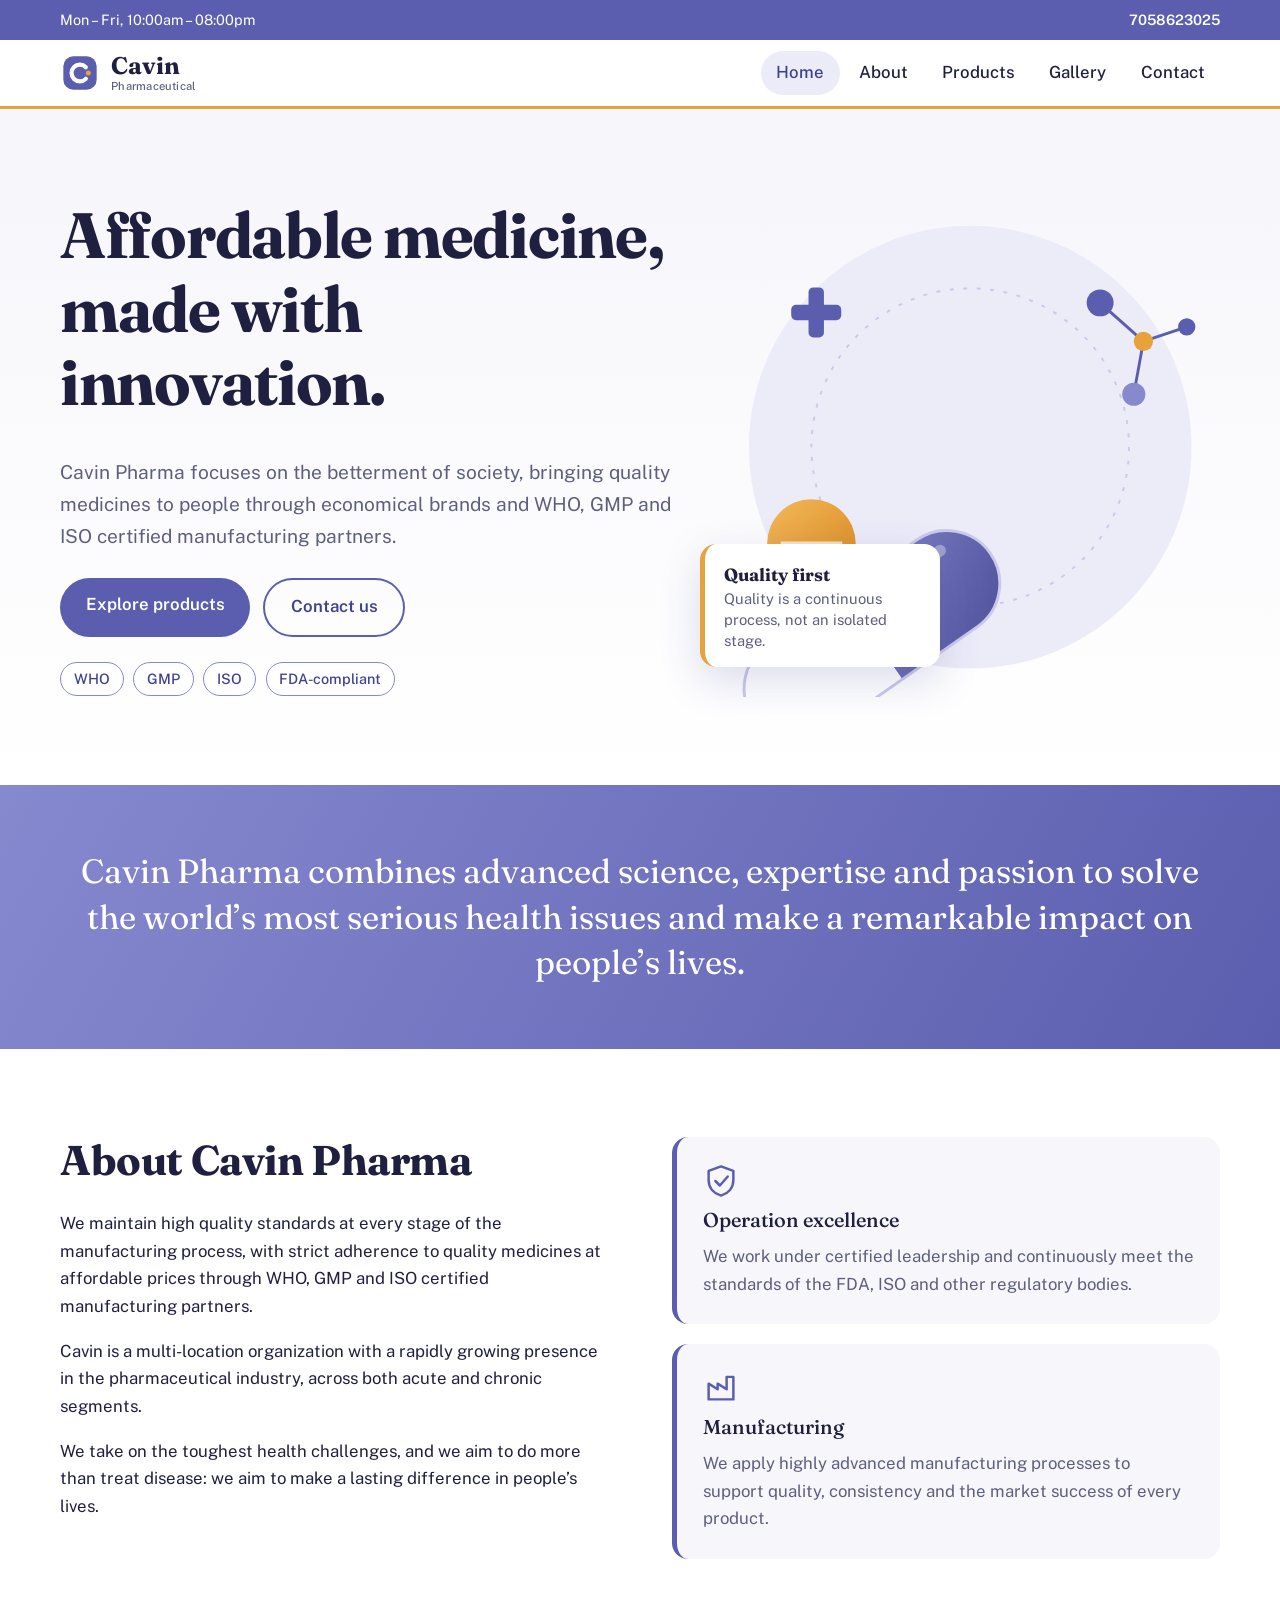
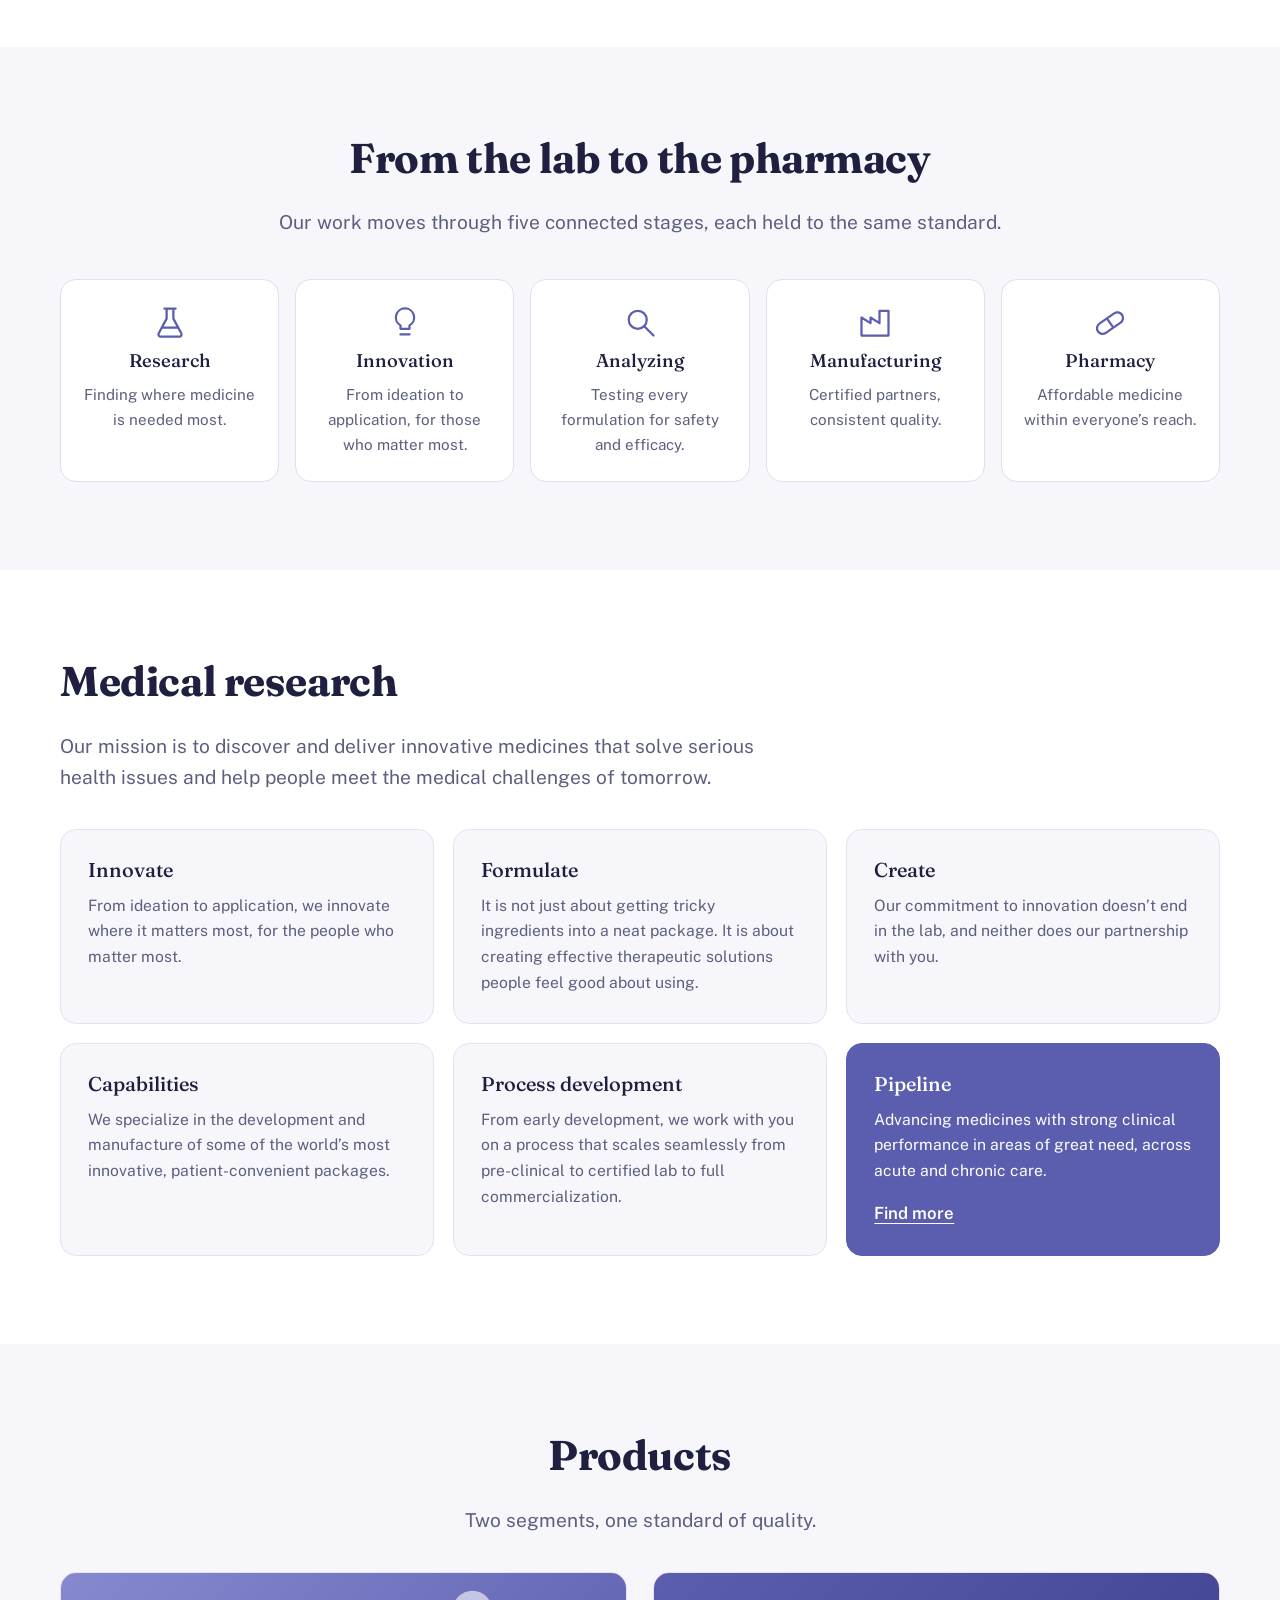
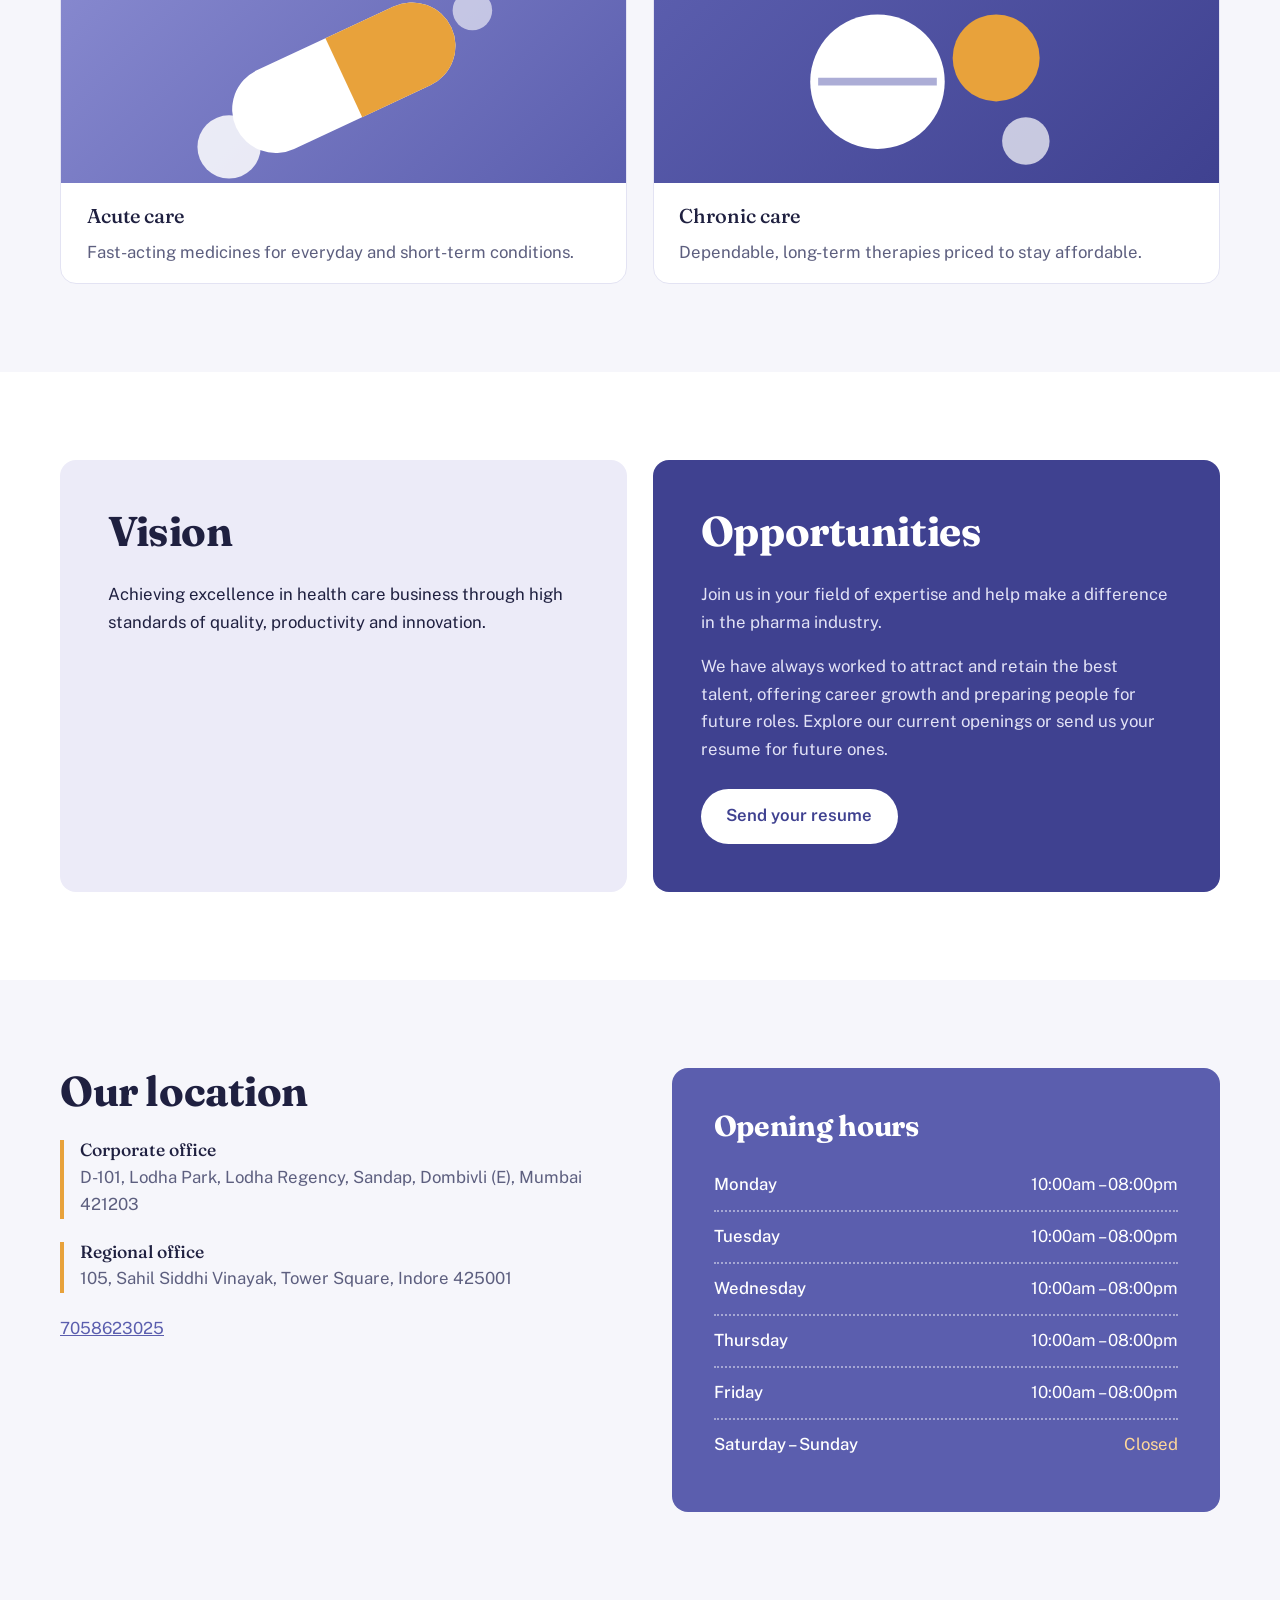
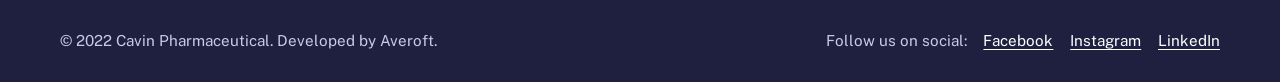
==== index.html @ d0450927 "Initial commit" ====
<!DOCTYPE html>
<html lang="en">
<head>
  <meta charset="UTF-8">
  <meta name="viewport" content="width=device-width, initial-scale=1">
  <title>Cavin Pharmaceutical | Affordable Medicine With Innovation</title>
  <meta name="description" content="Cavin Pharma Pvt. Ltd. delivers quality medicines at affordable prices through WHO, GMP and ISO certified manufacturing partners.">
  <link rel="preconnect" href="https://fonts.googleapis.com">
  <link rel="preconnect" href="https://fonts.gstatic.com" crossorigin>
  <link href="https://fonts.googleapis.com/css2?family=Fraunces:opsz,wght@9..144,500;9..144,700&family=Public+Sans:wght@400;500;600&display=swap" rel="stylesheet">
  <link rel="stylesheet" href="style.css">
</head>
<body>

  <div class="topbar">
    <div class="wrap topbar-in">
      <span>Mon – Fri, 10:00am – 08:00pm</span>
      <a href="tel:7058623025">7058623025</a>
    </div>
  </div>

  <header class="header">
    <div class="wrap header-in">
      <a class="brand" href="index.html" aria-label="Cavin Pharmaceutical home">
        <svg viewBox="0 0 48 48" width="40" height="40" aria-hidden="true">
          <rect x="4" y="4" width="40" height="40" rx="12" fill="#5b5eae"/>
          <path d="M31 17a10 10 0 1 0 0 14" fill="none" stroke="#fff" stroke-width="5" stroke-linecap="round"/>
          <circle cx="34" cy="24" r="3" fill="#e8a23b"/>
        </svg>
        <span>Cavin<small>Pharmaceutical</small></span>
      </a>
      <button class="menu-btn" aria-label="Toggle menu" aria-expanded="false" aria-controls="nav">
        <span></span><span></span><span></span>
      </button>
      <nav id="nav" class="nav">
        <a href="index.html" class="active">Home</a>
        <a href="#about">About</a>
        <a href="#products">Products</a>
        <a href="#gallery">Gallery</a>
        <a href="#contact">Contact</a>
      </nav>
    </div>
  </header>

  <main>
    <!-- HERO -->
    <section class="hero">
      <div class="wrap hero-in">
        <div class="hero-copy">
          <h1>Affordable medicine, made with innovation.</h1>
          <p>Cavin Pharma focuses on the betterment of society, bringing quality medicines to people through economical brands and WHO, GMP and ISO certified manufacturing partners.</p>
          <div class="btns">
            <a class="btn primary" href="#products">Explore products</a>
            <a class="btn ghost" href="#contact">Contact us</a>
          </div>
          <ul class="certs" aria-label="Certifications">
            <li>WHO</li><li>GMP</li><li>ISO</li><li>FDA-compliant</li>
          </ul>
        </div>

        <div class="hero-art" aria-hidden="true">
          <svg viewBox="0 0 520 520" role="img">
            <defs>
              <linearGradient id="g1" x1="0" y1="0" x2="1" y2="1">
                <stop offset="0" stop-color="#8789cf"/><stop offset="1" stop-color="#4d4f99"/>
              </linearGradient>
              <linearGradient id="g2" x1="0" y1="0" x2="1" y2="1">
                <stop offset="0" stop-color="#f3b95a"/><stop offset="1" stop-color="#d8861f"/>
              </linearGradient>
            </defs>
            <circle cx="260" cy="260" r="230" fill="#ecebf8"/>
            <circle cx="260" cy="260" r="165" fill="none" stroke="#c9c9ea" stroke-width="2" stroke-dasharray="4 10"/>
            <!-- big capsule -->
            <g class="capsule" transform="rotate(-35 260 260)">
              <rect x="110" y="205" width="300" height="110" rx="55" fill="#fff"/>
              <path d="M260 205h95a55 55 0 0 1 0 110h-95z" fill="url(#g1)"/>
              <path d="M165 205a55 55 0 0 0 0 110h95V205z" fill="#fff"/>
              <rect x="110" y="205" width="300" height="110" rx="55" fill="none" stroke="#c9c9ea" stroke-width="3"/>
              <rect x="150" y="222" width="90" height="12" rx="6" fill="#ffffff" opacity=".9"/>
              <rect x="285" y="222" width="90" height="12" rx="6" fill="#fff" opacity=".35"/>
            </g>
            <!-- tablet -->
            <g transform="translate(95 360)">
              <circle r="46" fill="url(#g2)"/>
              <path d="M-32 0h64" stroke="#fff" stroke-width="4" opacity=".7"/>
            </g>
            <!-- molecule -->
            <g stroke="#5b5eae" stroke-width="3" stroke-linecap="round">
              <line x1="395" y1="110" x2="440" y2="150"/><line x1="440" y1="150" x2="430" y2="205"/>
              <line x1="440" y1="150" x2="485" y2="135"/>
            </g>
            <circle cx="395" cy="110" r="14" fill="#5b5eae"/>
            <circle cx="440" cy="150" r="10" fill="#e8a23b"/>
            <circle cx="430" cy="205" r="12" fill="#8789cf"/>
            <circle cx="485" cy="135" r="9" fill="#5b5eae"/>
            <!-- cross -->
            <g transform="translate(100 120)" fill="#5b5eae">
              <rect x="-8" y="-26" width="16" height="52" rx="5"/><rect x="-26" y="-8" width="52" height="16" rx="5"/>
            </g>
          </svg>
          <div class="float-card">
            <strong>Quality first</strong>
            <span>Quality is a continuous process, not an isolated stage.</span>
          </div>
        </div>
      </div>
    </section>

    <!-- MISSION BAND -->
    <section class="band">
      <div class="wrap">
        <p>Cavin Pharma combines advanced science, expertise and passion to solve the world’s most serious health issues and make a remarkable impact on people’s lives.</p>
      </div>
    </section>

    <!-- ABOUT -->
    <section class="section" id="about">
      <div class="wrap split">
        <div>
          <h2>About Cavin Pharma</h2>
          <p>We maintain high quality standards at every stage of the manufacturing process, with strict adherence to quality medicines at affordable prices through WHO, GMP and ISO certified manufacturing partners.</p>
          <p>Cavin is a multi-location organization with a rapidly growing presence in the pharmaceutical industry, across both acute and chronic segments.</p>
          <p>We take on the toughest health challenges, and we aim to do more than treat disease: we aim to make a lasting difference in people’s lives.</p>
        </div>
        <div class="values">
          <article>
            <svg viewBox="0 0 32 32" aria-hidden="true"><path d="M16 3l11 4v8c0 7-4.5 12-11 14C9.500 27 5 22 5 15V7z" fill="none" stroke="currentColor" stroke-width="2.200" stroke-linejoin="round"/><path d="M11 16l4 4 7-8" fill="none" stroke="currentColor" stroke-width="2.200" stroke-linecap="round" stroke-linejoin="round"/></svg>
            <h3>Operation excellence</h3>
            <p>We work under certified leadership and continuously meet the standards of the FDA, ISO and other regulatory bodies.</p>
          </article>
          <article>
            <svg viewBox="0 0 32 32" aria-hidden="true"><path d="M5 27V13l8 5v-5l8 5V7h6v20z" fill="none" stroke="currentColor" stroke-width="2.200" stroke-linejoin="round"/></svg>
            <h3>Manufacturing</h3>
            <p>We apply highly advanced manufacturing processes to support quality, consistency and the market success of every product.</p>
          </article>
        </div>
      </div>
    </section>

    <!-- PROCESS -->
    <section class="section alt" id="process">
      <div class="wrap">
        <h2 class="center">From the lab to the pharmacy</h2>
        <p class="lead center">Our work moves through five connected stages, each held to the same standard.</p>
        <ol class="steps">
          <li><svg viewBox="0 0 32 32" aria-hidden="true"><path d="M13 4v9L6 26a2 2 0 0 0 2 3h16a2 2 0 0 0 2-3l-7-13V4M11 4h10M9 21h14" fill="none" stroke="currentColor" stroke-width="2" stroke-linecap="round" stroke-linejoin="round"/></svg><h3>Research</h3><p>Finding where medicine is needed most.</p></li>
          <li><svg viewBox="0 0 32 32" aria-hidden="true"><path d="M16 4a8 8 0 0 0-4 15v3h8v-3a8 8 0 0 0-4-15zM12 27h8" fill="none" stroke="currentColor" stroke-width="2" stroke-linecap="round" stroke-linejoin="round"/></svg><h3>Innovation</h3><p>From ideation to application, for those who matter most.</p></li>
          <li><svg viewBox="0 0 32 32" aria-hidden="true"><circle cx="14" cy="14" r="8" fill="none" stroke="currentColor" stroke-width="2"/><path d="M20 20l8 8" stroke="currentColor" stroke-width="2" stroke-linecap="round"/></svg><h3>Analyzing</h3><p>Testing every formulation for safety and efficacy.</p></li>
          <li><svg viewBox="0 0 32 32" aria-hidden="true"><path d="M4 28V12l8 5v-5l8 5V6h8v22z" fill="none" stroke="currentColor" stroke-width="2" stroke-linejoin="round"/></svg><h3>Manufacturing</h3><p>Certified partners, consistent quality.</p></li>
          <li><svg viewBox="0 0 32 32" aria-hidden="true"><rect x="3" y="12" width="26" height="10" rx="5" transform="rotate(-35 16 17)" fill="none" stroke="currentColor" stroke-width="2"/><path d="M13 12.500l6 8.500" stroke="currentColor" stroke-width="2"/></svg><h3>Pharmacy</h3><p>Affordable medicine within everyone’s reach.</p></li>
        </ol>
      </div>
    </section>

    <!-- RESEARCH -->
    <section class="section" id="research">
      <div class="wrap">
        <h2>Medical research</h2>
        <p class="lead">Our mission is to discover and deliver innovative medicines that solve serious health issues and help people meet the medical challenges of tomorrow.</p>
        <div class="grid">
          <article class="card"><h3>Innovate</h3><p>From ideation to application, we innovate where it matters most, for the people who matter most.</p></article>
          <article class="card"><h3>Formulate</h3><p>It is not just about getting tricky ingredients into a neat package. It is about creating effective therapeutic solutions people feel good about using.</p></article>
          <article class="card"><h3>Create</h3><p>Our commitment to innovation doesn’t end in the lab, and neither does our partnership with you.</p></article>
          <article class="card"><h3>Capabilities</h3><p>We specialize in the development and manufacture of some of the world’s most innovative, patient-convenient packages.</p></article>
          <article class="card"><h3>Process development</h3><p>From early development, we work with you on a process that scales seamlessly from pre-clinical to certified lab to full commercialization.</p></article>
          <article class="card accent"><h3>Pipeline</h3><p>Advancing medicines with strong clinical performance in areas of great need, across acute and chronic care.</p><a href="#contact">Find more</a></article>
        </div>
      </div>
    </section>

    <!-- PRODUCTS -->
    <section class="section alt" id="products">
      <div class="wrap">
        <h2 class="center">Products</h2>
        <p class="lead center">Two segments, one standard of quality.</p>
        <div class="two">
          <article class="product">
            <div class="ph acute" aria-hidden="true">
              <svg viewBox="0 0 200 120"><g transform="rotate(-25 100 60)"><rect x="40" y="38" width="120" height="44" rx="22" fill="#fff"/><path d="M100 38h38a22 22 0 0 1 0 44h-38z" fill="#e8a23b"/></g><circle cx="42" cy="95" r="16" fill="#fff" opacity=".85"/><circle cx="165" cy="26" r="10" fill="#fff" opacity=".6"/></svg>
            </div>
            <h3>Acute care</h3>
            <p>Fast-acting medicines for everyday and short-term conditions.</p>
          </article>
          <article class="product">
            <div class="ph chronic" aria-hidden="true">
              <svg viewBox="0 0 200 120"><circle cx="70" cy="62" r="34" fill="#fff"/><path d="M40 62h60" stroke="#5b5eae" stroke-width="4" opacity=".5"/><circle cx="130" cy="50" r="22" fill="#e8a23b"/><circle cx="145" cy="92" r="12" fill="#fff" opacity=".7"/></svg>
            </div>
            <h3>Chronic care</h3>
            <p>Dependable, long-term therapies priced to stay affordable.</p>
          </article>
        </div>
      </div>
    </section>

    <!-- VISION + OPPORTUNITIES -->
    <section class="section" id="gallery">
      <div class="wrap two">
        <div class="panel">
          <h2>Vision</h2>
          <p>Achieving excellence in health care business through high standards of quality, productivity and innovation.</p>
        </div>
        <div class="panel dark">
          <h2>Opportunities</h2>
          <p>Join us in your field of expertise and help make a difference in the pharma industry.</p>
          <p>We have always worked to attract and retain the best talent, offering career growth and preparing people for future roles. Explore our current openings or send us your resume for future ones.</p>
          <a class="btn light" href="mailto:info@cavinpharma.com">Send your resume</a>
        </div>
      </div>
    </section>

    <!-- CONTACT -->
    <section class="section alt" id="contact">
      <div class="wrap split">
        <div>
          <h2>Our location</h2>
          <div class="addr">
            <h3>Corporate office</h3>
            <p>D-101, Lodha Park, Lodha Regency, Sandap, Dombivli (E), Mumbai 421203</p>
          </div>
          <div class="addr">
            <h3>Regional office</h3>
            <p>105, Sahil Siddhi Vinayak, Tower Square, Indore 425001</p>
          </div>
          <p><a href="tel:7058623025">7058623025</a></p>
        </div>
        <div class="hours">
          <h2>Opening hours</h2>
          <dl>
            <div><dt>Monday</dt><dd>10:00am – 08:00pm</dd></div>
            <div><dt>Tuesday</dt><dd>10:00am – 08:00pm</dd></div>
            <div><dt>Wednesday</dt><dd>10:00am – 08:00pm</dd></div>
            <div><dt>Thursday</dt><dd>10:00am – 08:00pm</dd></div>
            <div><dt>Friday</dt><dd>10:00am – 08:00pm</dd></div>
            <div class="off"><dt>Saturday – Sunday</dt><dd>Closed</dd></div>
          </dl>
        </div>
      </div>
    </section>
  </main>

  <footer class="footer">
    <div class="wrap footer-in">
      <p>© 2022 Cavin Pharmaceutical. Developed by Averoft.</p>
      <p class="social">Follow us on social:
        <a href="#" aria-label="Facebook">Facebook</a>
        <a href="#" aria-label="Instagram">Instagram</a>
        <a href="#" aria-label="LinkedIn">LinkedIn</a>
      </p>
    </div>
  </footer>

  <script>
    const btn = document.querySelector('.menu-btn');
    const nav = document.getElementById('nav');
    btn.addEventListener('click', () => {
      const open = nav.classList.toggle('open');
      btn.setAttribute('aria-expanded', open);
    });
    nav.addEventListener('click', e => {
      if (e.target.tagName === 'A') { nav.classList.remove('open'); btn.setAttribute('aria-expanded', false); }
    });
  </script>
</body>
</html>
---- style.css ----
:root {
  --indigo: #5b5eae;
  --indigo-deep: #3f4190;
  --lilac: #8789cf;
  --mist: #ecebf8;
  --amber: #e8a23b;
  --paper: #f6f6fb;
  --ink: #1f2040;
  --muted: #5d5f7f;
  --radius: 16px;
  --display: "Fraunces", Georgia, serif;
  --body: "Public Sans", system-ui, -apple-system, Segoe UI, sans-serif;
}

*, *::before, *::after { box-sizing: border-box; }
html { scroll-behavior: smooth; scroll-padding-top: 90px; }
body { margin: 0; font-family: var(--body); color: var(--ink); background: #fff; line-height: 1.65; font-size: 1.05rem; }
img, svg { max-width: 100%; display: block; }
a { color: var(--indigo); }
:focus-visible { outline: 3px solid var(--amber); outline-offset: 3px; border-radius: 4px; }

h1, h2, h3 { font-family: var(--display); line-height: 1.15; margin: 0 0 .6em; color: var(--ink); }
h1 { font-size: clamp(2.4rem, 5.5vw, 4rem); font-weight: 700; letter-spacing: -.02em; }
h2 { font-size: clamp(1.8rem, 3.5vw, 2.6rem); font-weight: 700; letter-spacing: -.01em; }
h3 { font-size: 1.25rem; font-weight: 500; }
p { margin: 0 0 1em; max-width: 62ch; }

.wrap { width: min(1160px, 92%); margin-inline: auto; }
.center { text-align: center; }
.center + .lead, .lead.center { margin-inline: auto; text-align: center; }
.lead { font-size: 1.2rem; color: var(--muted); margin-bottom: 2.2rem; }

/* Top bar */
.topbar { background: var(--indigo); color: #fff; font-size: .9rem; }
.topbar-in { display: flex; justify-content: space-between; gap: 1rem; padding: .5rem 0; flex-wrap: wrap; }
.topbar a { color: #fff; text-decoration: none; font-weight: 600; }

/* Header */
.header { position: sticky; top: 0; z-index: 50; background: rgba(255,255,255,.96); backdrop-filter: blur(8px); border-bottom: 3px solid var(--amber); }
.header-in { display: flex; align-items: center; justify-content: space-between; padding: .7rem 0; }
.brand { display: flex; align-items: center; gap: .7rem; text-decoration: none; color: var(--ink); font-family: var(--display); font-size: 1.5rem; font-weight: 700; line-height: 1; }
.brand small { display: block; font-family: var(--body); font-size: .7rem; font-weight: 500; color: var(--muted); letter-spacing: .02em; margin-top: 3px; }
.nav { display: flex; gap: .25rem; }
.nav a { text-decoration: none; color: var(--ink); font-weight: 500; padding: .5rem .95rem; border-radius: 999px; transition: background .2s, color .2s; }
.nav a:hover, .nav a.active { background: var(--mist); color: var(--indigo-deep); }
.menu-btn { display: none; background: none; border: 0; padding: .6rem; cursor: pointer; }
.menu-btn span { display: block; width: 24px; height: 2px; background: var(--ink); margin: 5px 0; }

/* Hero */
.hero { background: linear-gradient(180deg, var(--paper), #fff); padding: clamp(2.5rem, 7vw, 5.5rem) 0; overflow: hidden; }
.hero-in { display: grid; grid-template-columns: 1.1fr .9fr; gap: 3rem; align-items: center; }
.hero-copy p { font-size: 1.2rem; color: var(--muted); }
.btns { display: flex; gap: .8rem; flex-wrap: wrap; margin: 1.6rem 0; }
.btn { display: inline-block; padding: .85rem 1.6rem; border-radius: 999px; font-weight: 600; text-decoration: none; transition: transform .15s, background .2s; }
.btn:hover { transform: translateY(-2px); }
.btn.primary { background: var(--indigo); color: #fff; }
.btn.primary:hover { background: var(--indigo-deep); }
.btn.ghost { border: 2px solid var(--indigo); color: var(--indigo-deep); }
.btn.light { background: #fff; color: var(--indigo-deep); margin-top: .5rem; }
.certs { list-style: none; display: flex; gap: .6rem; padding: 0; margin: 0; flex-wrap: wrap; }
.certs li { border: 1.5px solid var(--lilac); color: var(--indigo-deep); padding: .25rem .8rem; border-radius: 999px; font-size: .9rem; font-weight: 500; background: #fff; }
.hero-art { position: relative; }
.capsule { transform-origin: 260px 260px; animation: bob 6s ease-in-out infinite; }
@keyframes bob { 0%,100% { transform: rotate(-35deg) translateY(0); } 50% { transform: rotate(-31deg) translateY(-8px); } }
.float-card { position: absolute; left: -4%; bottom: 6%; background: #fff; border-radius: var(--radius); padding: 1rem 1.2rem; max-width: 240px; box-shadow: 0 14px 40px rgba(63,65,144,.18); border-left: 5px solid var(--amber); }
.float-card strong { display: block; font-family: var(--display); font-size: 1.1rem; }
.float-card span { font-size: .92rem; color: var(--muted); line-height: 1.4; display: block; }

/* Band */
.band { background: linear-gradient(120deg, var(--lilac), var(--indigo)); color: #fff; padding: clamp(2.5rem, 6vw, 4rem) 0; }
.band p { font-family: var(--display); font-size: clamp(1.4rem, 3vw, 2.1rem); line-height: 1.35; max-width: 34em; margin: 0 auto; text-align: center; }

/* Sections */
.section { padding: clamp(3rem, 7vw, 5.5rem) 0; }
.section.alt { background: var(--paper); }
.split { display: grid; grid-template-columns: 1fr 1fr; gap: clamp(2rem, 5vw, 4.5rem); align-items: start; }
.two { display: grid; grid-template-columns: 1fr 1fr; gap: 1.6rem; }

.values { display: grid; gap: 1.2rem; }
.values article { background: var(--paper); border-radius: var(--radius); padding: 1.6rem; border-left: 5px solid var(--indigo); }
.values svg, .steps svg { width: 36px; height: 36px; color: var(--indigo); margin-bottom: .6rem; }
.values p { margin: 0; color: var(--muted); }

/* Process */
.steps { list-style: none; padding: 0; margin: 2.5rem 0 0; display: grid; grid-template-columns: repeat(5, 1fr); gap: 1rem; position: relative; }
.steps li { background: #fff; border-radius: var(--radius); padding: 1.5rem 1.2rem; text-align: center; border: 1px solid #dfdff2; }
.steps svg { margin-inline: auto; }
.steps h3 { font-size: 1.15rem; }
.steps p { font-size: .95rem; color: var(--muted); margin: 0 auto; }

/* Cards */
.grid { display: grid; grid-template-columns: repeat(3, 1fr); gap: 1.2rem; }
.card { background: var(--paper); border-radius: var(--radius); padding: 1.7rem; border: 1px solid #e3e3f3; }
.card p { color: var(--muted); font-size: .98rem; margin: 0; }
.card.accent { background: var(--indigo); border-color: var(--indigo); }
.card.accent h3, .card.accent p { color: #fff; }
.card.accent a { display: inline-block; margin-top: 1rem; color: #fff; font-weight: 600; text-underline-offset: 4px; }

/* Products */
.product { background: #fff; border-radius: var(--radius); overflow: hidden; border: 1px solid #e3e3f3; }
.product h3, .product p { padding-inline: 1.6rem; }
.product h3 { margin-top: 1.3rem; }
.product p { color: var(--muted); }
.ph { height: 210px; display: grid; place-items: center; }
.ph svg { width: 70%; }
.ph.acute { background: linear-gradient(135deg, var(--lilac), var(--indigo)); }
.ph.chronic { background: linear-gradient(135deg, var(--indigo), var(--indigo-deep)); }

/* Vision / opportunities */
.panel { border-radius: var(--radius); padding: clamp(1.8rem, 4vw, 3rem); background: var(--mist); }
.panel.dark { background: var(--indigo-deep); color: #fff; }
.panel.dark h2 { color: #fff; }
.panel.dark p { color: #e2e2f6; }

/* Contact */
.addr { border-left: 4px solid var(--amber); padding-left: 1rem; margin-bottom: 1.4rem; }
.addr h3 { margin-bottom: .2rem; font-size: 1.1rem; }
.addr p { margin: 0; color: var(--muted); }
.hours { background: var(--indigo); color: #fff; border-radius: var(--radius); padding: clamp(1.6rem, 4vw, 2.6rem); }
.hours h2 { color: #fff; font-size: 1.8rem; }
.hours dl { margin: 0; }
.hours dl div { display: flex; justify-content: space-between; gap: 1rem; padding: .7rem 0; border-bottom: 2px dotted rgba(255,255,255,.45); }
.hours dl div:last-child { border-bottom: 0; }
.hours dt { font-weight: 500; }
.hours dd { margin: 0; }
.hours .off dd { color: #ffd89a; }

/* Footer */
.footer { background: var(--ink); color: #c9cae6; padding: 1.8rem 0; font-size: .95rem; }
.footer-in { display: flex; justify-content: space-between; gap: 1rem; flex-wrap: wrap; }
.footer p { margin: 0; max-width: none; }
.footer a { color: #fff; margin-left: .8rem; text-underline-offset: 3px; }

/* Responsive */
@media (max-width: 980px) {
  .hero-in, .split, .two { grid-template-columns: 1fr; }
  .grid { grid-template-columns: repeat(2, 1fr); }
  .steps { grid-template-columns: repeat(2, 1fr); }
  .hero-art { max-width: 440px; margin-inline: auto; }
}
@media (max-width: 760px) {
  .menu-btn { display: block; }
  .nav { display: none; position: absolute; top: 100%; left: 0; right: 0; flex-direction: column; background: #fff; padding: .8rem 4%; border-bottom: 3px solid var(--amber); }
  .nav.open { display: flex; }
  .grid, .steps { grid-template-columns: 1fr; }
  .topbar-in { justify-content: center; font-size: .82rem; }
  .float-card { position: static; margin: -2rem auto 0; }
}
@media (prefers-reduced-motion: reduce) {
  .capsule { animation: none; }
  html { scroll-behavior: auto; }
  .btn { transition: none; }
}
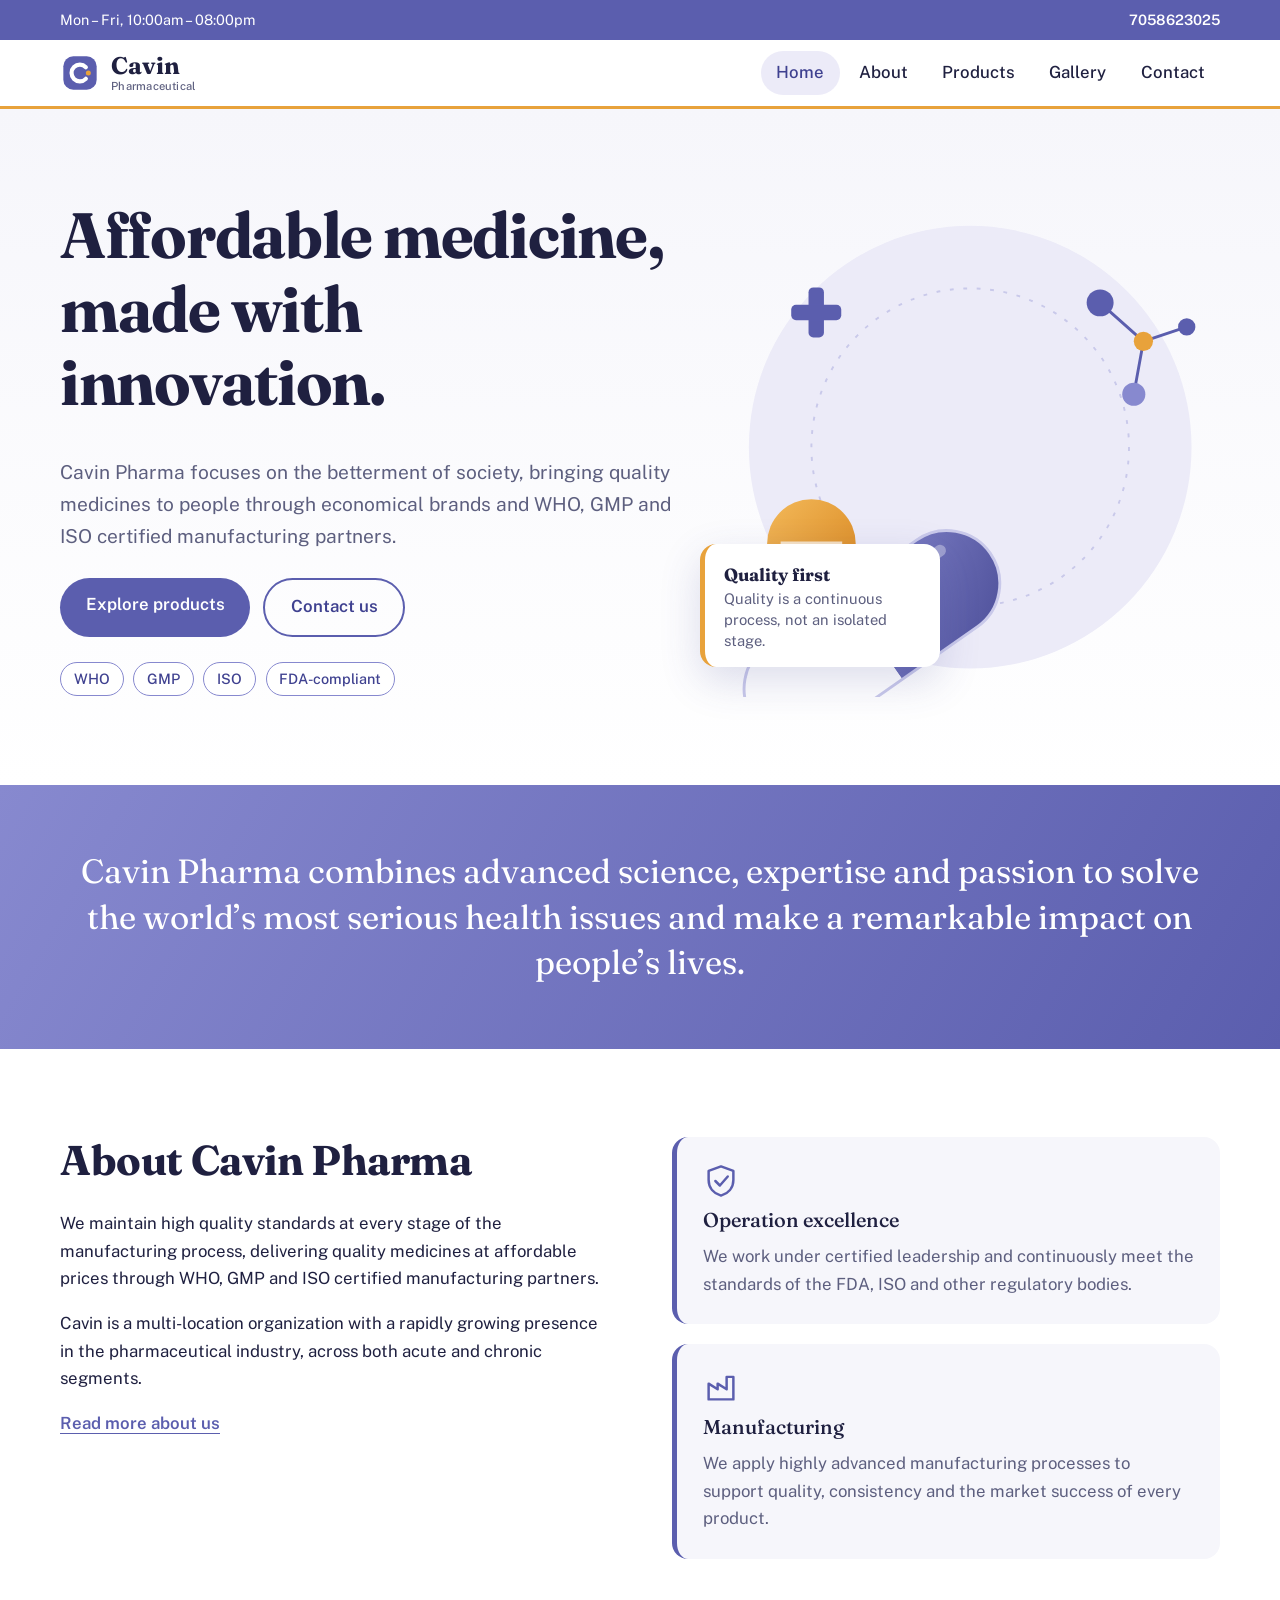
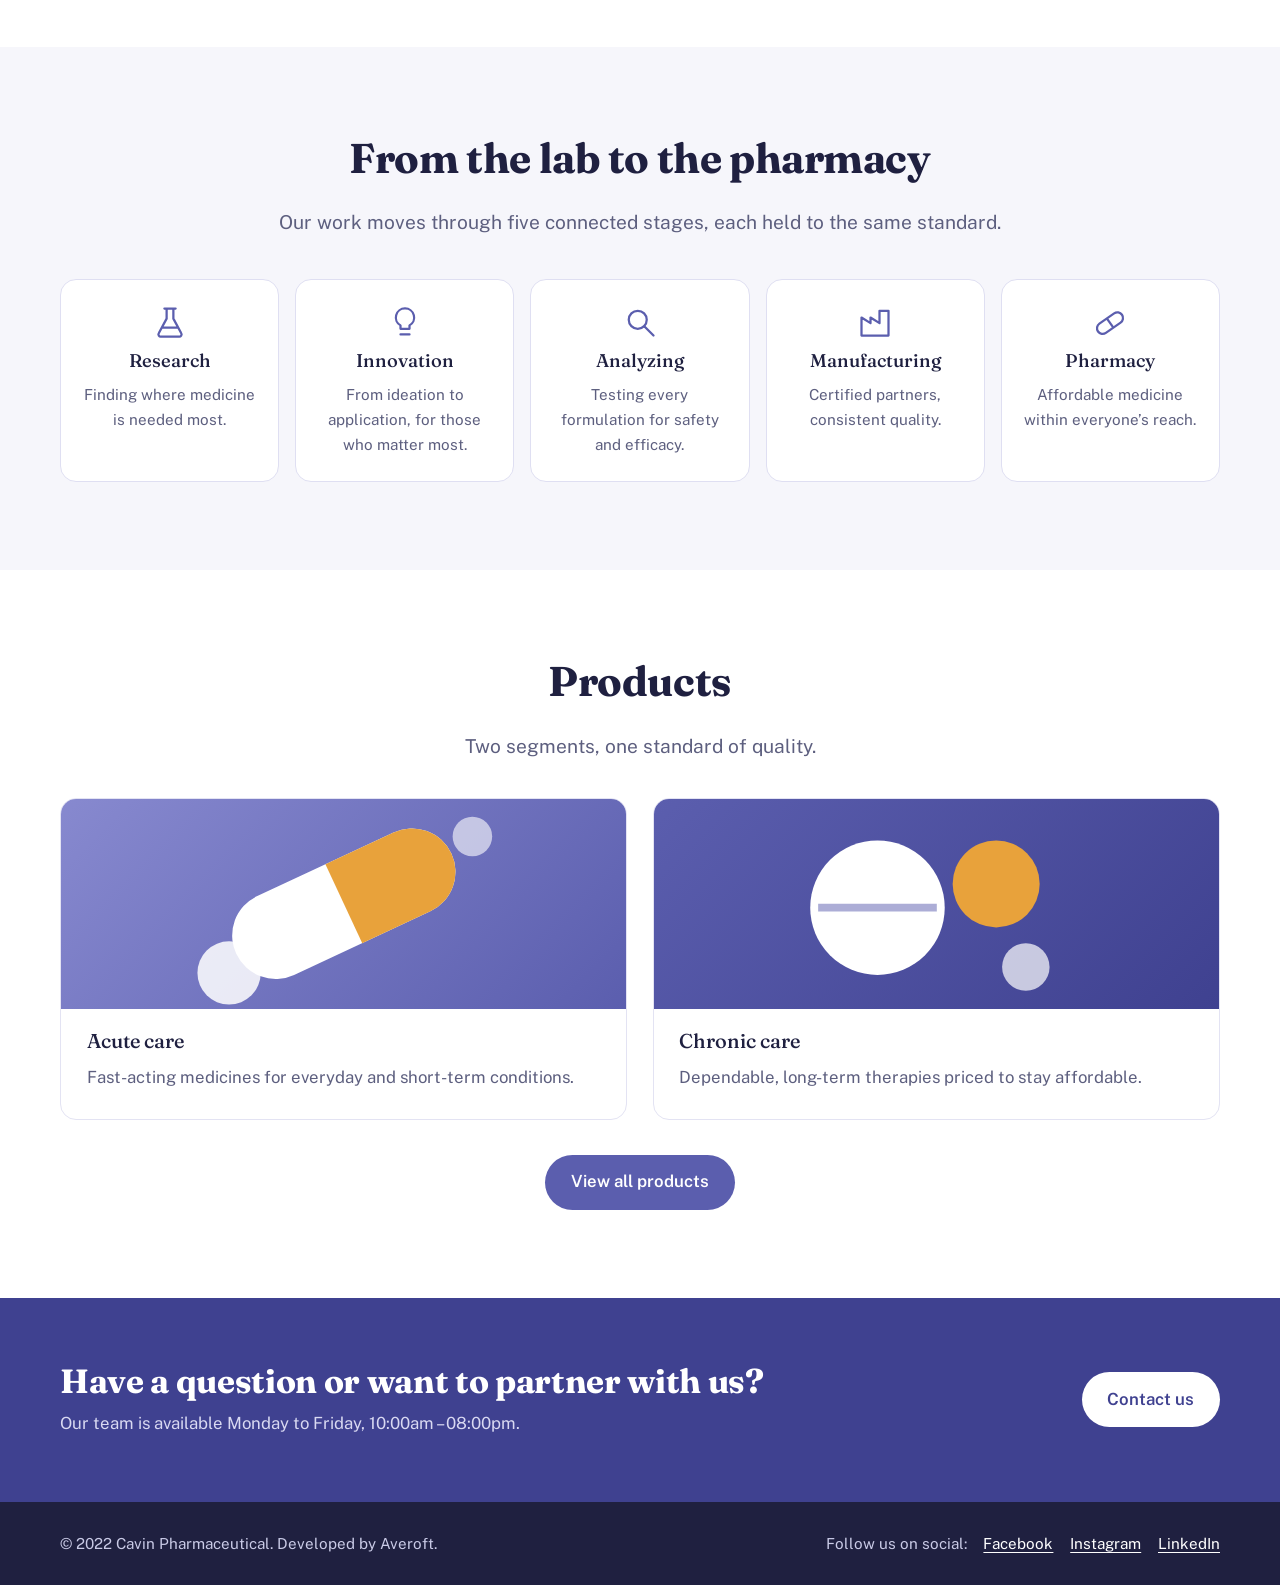
==== commit 9f6a57af: "Updated code" ====
--- a/index.html
+++ b/index.html
@@ -33,11 +33,11 @@
         <span></span><span></span><span></span>
       </button>
       <nav id="nav" class="nav">
-        <a href="index.html" class="active">Home</a>
-        <a href="#about">About</a>
-        <a href="#products">Products</a>
-        <a href="#gallery">Gallery</a>
-        <a href="#contact">Contact</a>
+        <a href="index.html" class="active" aria-current="page">Home</a>
+        <a href="about.html">About</a>
+        <a href="products.html">Products</a>
+        <a href="gallery.html">Gallery</a>
+        <a href="contact.html">Contact</a>
       </nav>
     </div>
   </header>
@@ -50,8 +50,8 @@
           <h1>Affordable medicine, made with innovation.</h1>
           <p>Cavin Pharma focuses on the betterment of society, bringing quality medicines to people through economical brands and WHO, GMP and ISO certified manufacturing partners.</p>
           <div class="btns">
-            <a class="btn primary" href="#products">Explore products</a>
-            <a class="btn ghost" href="#contact">Contact us</a>
+            <a class="btn primary" href="products.html">Explore products</a>
+            <a class="btn ghost" href="contact.html">Contact us</a>
           </div>
           <ul class="certs" aria-label="Certifications">
             <li>WHO</li><li>GMP</li><li>ISO</li><li>FDA-compliant</li>
@@ -70,7 +70,6 @@
             </defs>
             <circle cx="260" cy="260" r="230" fill="#ecebf8"/>
             <circle cx="260" cy="260" r="165" fill="none" stroke="#c9c9ea" stroke-width="2" stroke-dasharray="4 10"/>
-            <!-- big capsule -->
             <g class="capsule" transform="rotate(-35 260 260)">
               <rect x="110" y="205" width="300" height="110" rx="55" fill="#fff"/>
               <path d="M260 205h95a55 55 0 0 1 0 110h-95z" fill="url(#g1)"/>
@@ -79,12 +78,10 @@
               <rect x="150" y="222" width="90" height="12" rx="6" fill="#ffffff" opacity=".9"/>
               <rect x="285" y="222" width="90" height="12" rx="6" fill="#fff" opacity=".35"/>
             </g>
-            <!-- tablet -->
             <g transform="translate(95 360)">
               <circle r="46" fill="url(#g2)"/>
               <path d="M-32 0h64" stroke="#fff" stroke-width="4" opacity=".7"/>
             </g>
-            <!-- molecule -->
             <g stroke="#5b5eae" stroke-width="3" stroke-linecap="round">
               <line x1="395" y1="110" x2="440" y2="150"/><line x1="440" y1="150" x2="430" y2="205"/>
               <line x1="440" y1="150" x2="485" y2="135"/>
@@ -93,7 +90,6 @@
             <circle cx="440" cy="150" r="10" fill="#e8a23b"/>
             <circle cx="430" cy="205" r="12" fill="#8789cf"/>
             <circle cx="485" cy="135" r="9" fill="#5b5eae"/>
-            <!-- cross -->
             <g transform="translate(100 120)" fill="#5b5eae">
               <rect x="-8" y="-26" width="16" height="52" rx="5"/><rect x="-26" y="-8" width="52" height="16" rx="5"/>
             </g>
@@ -113,14 +109,14 @@
       </div>
     </section>
 
-    <!-- ABOUT -->
-    <section class="section" id="about">
+    <!-- ABOUT TEASER -->
+    <section class="section">
       <div class="wrap split">
         <div>
           <h2>About Cavin Pharma</h2>
-          <p>We maintain high quality standards at every stage of the manufacturing process, with strict adherence to quality medicines at affordable prices through WHO, GMP and ISO certified manufacturing partners.</p>
+          <p>We maintain high quality standards at every stage of the manufacturing process, delivering quality medicines at affordable prices through WHO, GMP and ISO certified manufacturing partners.</p>
           <p>Cavin is a multi-location organization with a rapidly growing presence in the pharmaceutical industry, across both acute and chronic segments.</p>
-          <p>We take on the toughest health challenges, and we aim to do more than treat disease: we aim to make a lasting difference in people’s lives.</p>
+          <a class="text-link" href="about.html">Read more about us</a>
         </div>
         <div class="values">
           <article>
@@ -138,7 +134,7 @@
     </section>
 
     <!-- PROCESS -->
-    <section class="section alt" id="process">
+    <section class="section alt">
       <div class="wrap">
         <h2 class="center">From the lab to the pharmacy</h2>
         <p class="lead center">Our work moves through five connected stages, each held to the same standard.</p>
@@ -152,24 +148,8 @@
       </div>
     </section>
 
-    <!-- RESEARCH -->
-    <section class="section" id="research">
-      <div class="wrap">
-        <h2>Medical research</h2>
-        <p class="lead">Our mission is to discover and deliver innovative medicines that solve serious health issues and help people meet the medical challenges of tomorrow.</p>
-        <div class="grid">
-          <article class="card"><h3>Innovate</h3><p>From ideation to application, we innovate where it matters most, for the people who matter most.</p></article>
-          <article class="card"><h3>Formulate</h3><p>It is not just about getting tricky ingredients into a neat package. It is about creating effective therapeutic solutions people feel good about using.</p></article>
-          <article class="card"><h3>Create</h3><p>Our commitment to innovation doesn’t end in the lab, and neither does our partnership with you.</p></article>
-          <article class="card"><h3>Capabilities</h3><p>We specialize in the development and manufacture of some of the world’s most innovative, patient-convenient packages.</p></article>
-          <article class="card"><h3>Process development</h3><p>From early development, we work with you on a process that scales seamlessly from pre-clinical to certified lab to full commercialization.</p></article>
-          <article class="card accent"><h3>Pipeline</h3><p>Advancing medicines with strong clinical performance in areas of great need, across acute and chronic care.</p><a href="#contact">Find more</a></article>
-        </div>
-      </div>
-    </section>
-
-    <!-- PRODUCTS -->
-    <section class="section alt" id="products">
+    <!-- PRODUCTS TEASER -->
+    <section class="section">
       <div class="wrap">
         <h2 class="center">Products</h2>
         <p class="lead center">Two segments, one standard of quality.</p>
@@ -189,51 +169,18 @@
             <p>Dependable, long-term therapies priced to stay affordable.</p>
           </article>
         </div>
-      </div>
-    </section>
-
-    <!-- VISION + OPPORTUNITIES -->
-    <section class="section" id="gallery">
-      <div class="wrap two">
-        <div class="panel">
-          <h2>Vision</h2>
-          <p>Achieving excellence in health care business through high standards of quality, productivity and innovation.</p>
-        </div>
-        <div class="panel dark">
-          <h2>Opportunities</h2>
-          <p>Join us in your field of expertise and help make a difference in the pharma industry.</p>
-          <p>We have always worked to attract and retain the best talent, offering career growth and preparing people for future roles. Explore our current openings or send us your resume for future ones.</p>
-          <a class="btn light" href="mailto:info@cavinpharma.com">Send your resume</a>
-        </div>
-      </div>
-    </section>
-
-    <!-- CONTACT -->
-    <section class="section alt" id="contact">
-      <div class="wrap split">
+        <p class="center more"><a class="btn primary" href="products.html">View all products</a></p>
+      </div>
+    </section>
+
+    <!-- CONTACT STRIP -->
+    <section class="cta-band">
+      <div class="wrap cta-in">
         <div>
-          <h2>Our location</h2>
-          <div class="addr">
-            <h3>Corporate office</h3>
-            <p>D-101, Lodha Park, Lodha Regency, Sandap, Dombivli (E), Mumbai 421203</p>
-          </div>
-          <div class="addr">
-            <h3>Regional office</h3>
-            <p>105, Sahil Siddhi Vinayak, Tower Square, Indore 425001</p>
-          </div>
-          <p><a href="tel:7058623025">7058623025</a></p>
-        </div>
-        <div class="hours">
-          <h2>Opening hours</h2>
-          <dl>
-            <div><dt>Monday</dt><dd>10:00am – 08:00pm</dd></div>
-            <div><dt>Tuesday</dt><dd>10:00am – 08:00pm</dd></div>
-            <div><dt>Wednesday</dt><dd>10:00am – 08:00pm</dd></div>
-            <div><dt>Thursday</dt><dd>10:00am – 08:00pm</dd></div>
-            <div><dt>Friday</dt><dd>10:00am – 08:00pm</dd></div>
-            <div class="off"><dt>Saturday – Sunday</dt><dd>Closed</dd></div>
-          </dl>
-        </div>
+          <h2>Have a question or want to partner with us?</h2>
+          <p>Our team is available Monday to Friday, 10:00am – 08:00pm.</p>
+        </div>
+        <a class="btn light" href="contact.html">Contact us</a>
       </div>
     </section>
   </main>
@@ -256,9 +203,6 @@
       const open = nav.classList.toggle('open');
       btn.setAttribute('aria-expanded', open);
     });
-    nav.addEventListener('click', e => {
-      if (e.target.tagName === 'A') { nav.classList.remove('open'); btn.setAttribute('aria-expanded', false); }
-    });
   </script>
 </body>
 </html>
--- a/style.css
+++ b/style.css
@@ -1,3 +1,6 @@
+/* ==========================================================
+   Cavin Pharmaceutical - shared stylesheet (used by every page)
+   ========================================================== */
 :root {
   --indigo: #5b5eae;
   --indigo-deep: #3f4190;
@@ -27,15 +30,16 @@
 
 .wrap { width: min(1160px, 92%); margin-inline: auto; }
 .center { text-align: center; }
-.center + .lead, .lead.center { margin-inline: auto; text-align: center; }
 .lead { font-size: 1.2rem; color: var(--muted); margin-bottom: 2.2rem; }
+.lead.center { margin-inline: auto; }
+.more { max-width: none; margin: 2.2rem 0 0; }
 
-/* Top bar */
+/* ---------- Top bar ---------- */
 .topbar { background: var(--indigo); color: #fff; font-size: .9rem; }
 .topbar-in { display: flex; justify-content: space-between; gap: 1rem; padding: .5rem 0; flex-wrap: wrap; }
 .topbar a { color: #fff; text-decoration: none; font-weight: 600; }
 
-/* Header */
+/* ---------- Header / nav ---------- */
 .header { position: sticky; top: 0; z-index: 50; background: rgba(255,255,255,.96); backdrop-filter: blur(8px); border-bottom: 3px solid var(--amber); }
 .header-in { display: flex; align-items: center; justify-content: space-between; padding: .7rem 0; }
 .brand { display: flex; align-items: center; gap: .7rem; text-decoration: none; color: var(--ink); font-family: var(--display); font-size: 1.5rem; font-weight: 700; line-height: 1; }
@@ -46,17 +50,20 @@
 .menu-btn { display: none; background: none; border: 0; padding: .6rem; cursor: pointer; }
 .menu-btn span { display: block; width: 24px; height: 2px; background: var(--ink); margin: 5px 0; }
 
-/* Hero */
-.hero { background: linear-gradient(180deg, var(--paper), #fff); padding: clamp(2.5rem, 7vw, 5.5rem) 0; overflow: hidden; }
-.hero-in { display: grid; grid-template-columns: 1.1fr .9fr; gap: 3rem; align-items: center; }
-.hero-copy p { font-size: 1.2rem; color: var(--muted); }
-.btns { display: flex; gap: .8rem; flex-wrap: wrap; margin: 1.6rem 0; }
+/* ---------- Buttons & links ---------- */
 .btn { display: inline-block; padding: .85rem 1.6rem; border-radius: 999px; font-weight: 600; text-decoration: none; transition: transform .15s, background .2s; }
 .btn:hover { transform: translateY(-2px); }
 .btn.primary { background: var(--indigo); color: #fff; }
 .btn.primary:hover { background: var(--indigo-deep); }
 .btn.ghost { border: 2px solid var(--indigo); color: var(--indigo-deep); }
-.btn.light { background: #fff; color: var(--indigo-deep); margin-top: .5rem; }
+.btn.light { background: #fff; color: var(--indigo-deep); }
+.btns { display: flex; gap: .8rem; flex-wrap: wrap; margin: 1.6rem 0; }
+.text-link { font-weight: 600; text-underline-offset: 4px; }
+
+/* ---------- Hero (home page) ---------- */
+.hero { background: linear-gradient(180deg, var(--paper), #fff); padding: clamp(2.5rem, 7vw, 5.5rem) 0; overflow: hidden; }
+.hero-in { display: grid; grid-template-columns: 1.1fr .9fr; gap: 3rem; align-items: center; }
+.hero-copy p { font-size: 1.2rem; color: var(--muted); }
 .certs { list-style: none; display: flex; gap: .6rem; padding: 0; margin: 0; flex-wrap: wrap; }
 .certs li { border: 1.5px solid var(--lilac); color: var(--indigo-deep); padding: .25rem .8rem; border-radius: 999px; font-size: .9rem; font-weight: 500; background: #fff; }
 .hero-art { position: relative; }
@@ -66,38 +73,44 @@
 .float-card strong { display: block; font-family: var(--display); font-size: 1.1rem; }
 .float-card span { font-size: .92rem; color: var(--muted); line-height: 1.4; display: block; }
 
-/* Band */
+/* ---------- Page header (for inner pages: about, products...) ---------- */
+.page-hero { background: linear-gradient(120deg, var(--lilac), var(--indigo)); color: #fff; padding: clamp(2.5rem, 6vw, 4.5rem) 0; }
+.page-hero h1 { color: #fff; font-size: clamp(2rem, 4.5vw, 3.2rem); margin-bottom: .3em; }
+.page-hero p { color: #eceafb; font-size: 1.15rem; margin: 0; }
+
+/* ---------- Mission band ---------- */
 .band { background: linear-gradient(120deg, var(--lilac), var(--indigo)); color: #fff; padding: clamp(2.5rem, 6vw, 4rem) 0; }
 .band p { font-family: var(--display); font-size: clamp(1.4rem, 3vw, 2.1rem); line-height: 1.35; max-width: 34em; margin: 0 auto; text-align: center; }
 
-/* Sections */
+/* ---------- Sections & layout ---------- */
 .section { padding: clamp(3rem, 7vw, 5.5rem) 0; }
 .section.alt { background: var(--paper); }
 .split { display: grid; grid-template-columns: 1fr 1fr; gap: clamp(2rem, 5vw, 4.5rem); align-items: start; }
 .two { display: grid; grid-template-columns: 1fr 1fr; gap: 1.6rem; }
+.grid { display: grid; grid-template-columns: repeat(3, 1fr); gap: 1.2rem; }
 
+/* ---------- Value cards ---------- */
 .values { display: grid; gap: 1.2rem; }
 .values article { background: var(--paper); border-radius: var(--radius); padding: 1.6rem; border-left: 5px solid var(--indigo); }
 .values svg, .steps svg { width: 36px; height: 36px; color: var(--indigo); margin-bottom: .6rem; }
 .values p { margin: 0; color: var(--muted); }
 
-/* Process */
-.steps { list-style: none; padding: 0; margin: 2.5rem 0 0; display: grid; grid-template-columns: repeat(5, 1fr); gap: 1rem; position: relative; }
+/* ---------- Process steps ---------- */
+.steps { list-style: none; padding: 0; margin: 2.5rem 0 0; display: grid; grid-template-columns: repeat(5, 1fr); gap: 1rem; }
 .steps li { background: #fff; border-radius: var(--radius); padding: 1.5rem 1.2rem; text-align: center; border: 1px solid #dfdff2; }
 .steps svg { margin-inline: auto; }
 .steps h3 { font-size: 1.15rem; }
 .steps p { font-size: .95rem; color: var(--muted); margin: 0 auto; }
 
-/* Cards */
-.grid { display: grid; grid-template-columns: repeat(3, 1fr); gap: 1.2rem; }
+/* ---------- Cards ---------- */
 .card { background: var(--paper); border-radius: var(--radius); padding: 1.7rem; border: 1px solid #e3e3f3; }
 .card p { color: var(--muted); font-size: .98rem; margin: 0; }
 .card.accent { background: var(--indigo); border-color: var(--indigo); }
 .card.accent h3, .card.accent p { color: #fff; }
 .card.accent a { display: inline-block; margin-top: 1rem; color: #fff; font-weight: 600; text-underline-offset: 4px; }
 
-/* Products */
-.product { background: #fff; border-radius: var(--radius); overflow: hidden; border: 1px solid #e3e3f3; }
+/* ---------- Products ---------- */
+.product { background: #fff; border-radius: var(--radius); overflow: hidden; border: 1px solid #e3e3f3; padding-bottom: .6rem; }
 .product h3, .product p { padding-inline: 1.6rem; }
 .product h3 { margin-top: 1.3rem; }
 .product p { color: var(--muted); }
@@ -106,13 +119,19 @@
 .ph.acute { background: linear-gradient(135deg, var(--lilac), var(--indigo)); }
 .ph.chronic { background: linear-gradient(135deg, var(--indigo), var(--indigo-deep)); }
 
-/* Vision / opportunities */
+/* ---------- Vision / opportunities panels ---------- */
 .panel { border-radius: var(--radius); padding: clamp(1.8rem, 4vw, 3rem); background: var(--mist); }
 .panel.dark { background: var(--indigo-deep); color: #fff; }
 .panel.dark h2 { color: #fff; }
 .panel.dark p { color: #e2e2f6; }
 
-/* Contact */
+/* ---------- Call-to-action band ---------- */
+.cta-band { background: var(--indigo-deep); color: #fff; padding: clamp(2.5rem, 6vw, 4rem) 0; }
+.cta-in { display: flex; align-items: center; justify-content: space-between; gap: 2rem; flex-wrap: wrap; }
+.cta-band h2 { color: #fff; font-size: clamp(1.5rem, 3vw, 2.1rem); margin-bottom: .3em; }
+.cta-band p { color: #d9d9f2; margin: 0; }
+
+/* ---------- Contact ---------- */
 .addr { border-left: 4px solid var(--amber); padding-left: 1rem; margin-bottom: 1.4rem; }
 .addr h3 { margin-bottom: .2rem; font-size: 1.1rem; }
 .addr p { margin: 0; color: var(--muted); }
@@ -125,13 +144,13 @@
 .hours dd { margin: 0; }
 .hours .off dd { color: #ffd89a; }
 
-/* Footer */
+/* ---------- Footer ---------- */
 .footer { background: var(--ink); color: #c9cae6; padding: 1.8rem 0; font-size: .95rem; }
 .footer-in { display: flex; justify-content: space-between; gap: 1rem; flex-wrap: wrap; }
 .footer p { margin: 0; max-width: none; }
 .footer a { color: #fff; margin-left: .8rem; text-underline-offset: 3px; }
 
-/* Responsive */
+/* ---------- Responsive ---------- */
 @media (max-width: 980px) {
   .hero-in, .split, .two { grid-template-columns: 1fr; }
   .grid { grid-template-columns: repeat(2, 1fr); }
@@ -142,6 +161,7 @@
   .menu-btn { display: block; }
   .nav { display: none; position: absolute; top: 100%; left: 0; right: 0; flex-direction: column; background: #fff; padding: .8rem 4%; border-bottom: 3px solid var(--amber); }
   .nav.open { display: flex; }
+  .header { position: sticky; }
   .grid, .steps { grid-template-columns: 1fr; }
   .topbar-in { justify-content: center; font-size: .82rem; }
   .float-card { position: static; margin: -2rem auto 0; }
